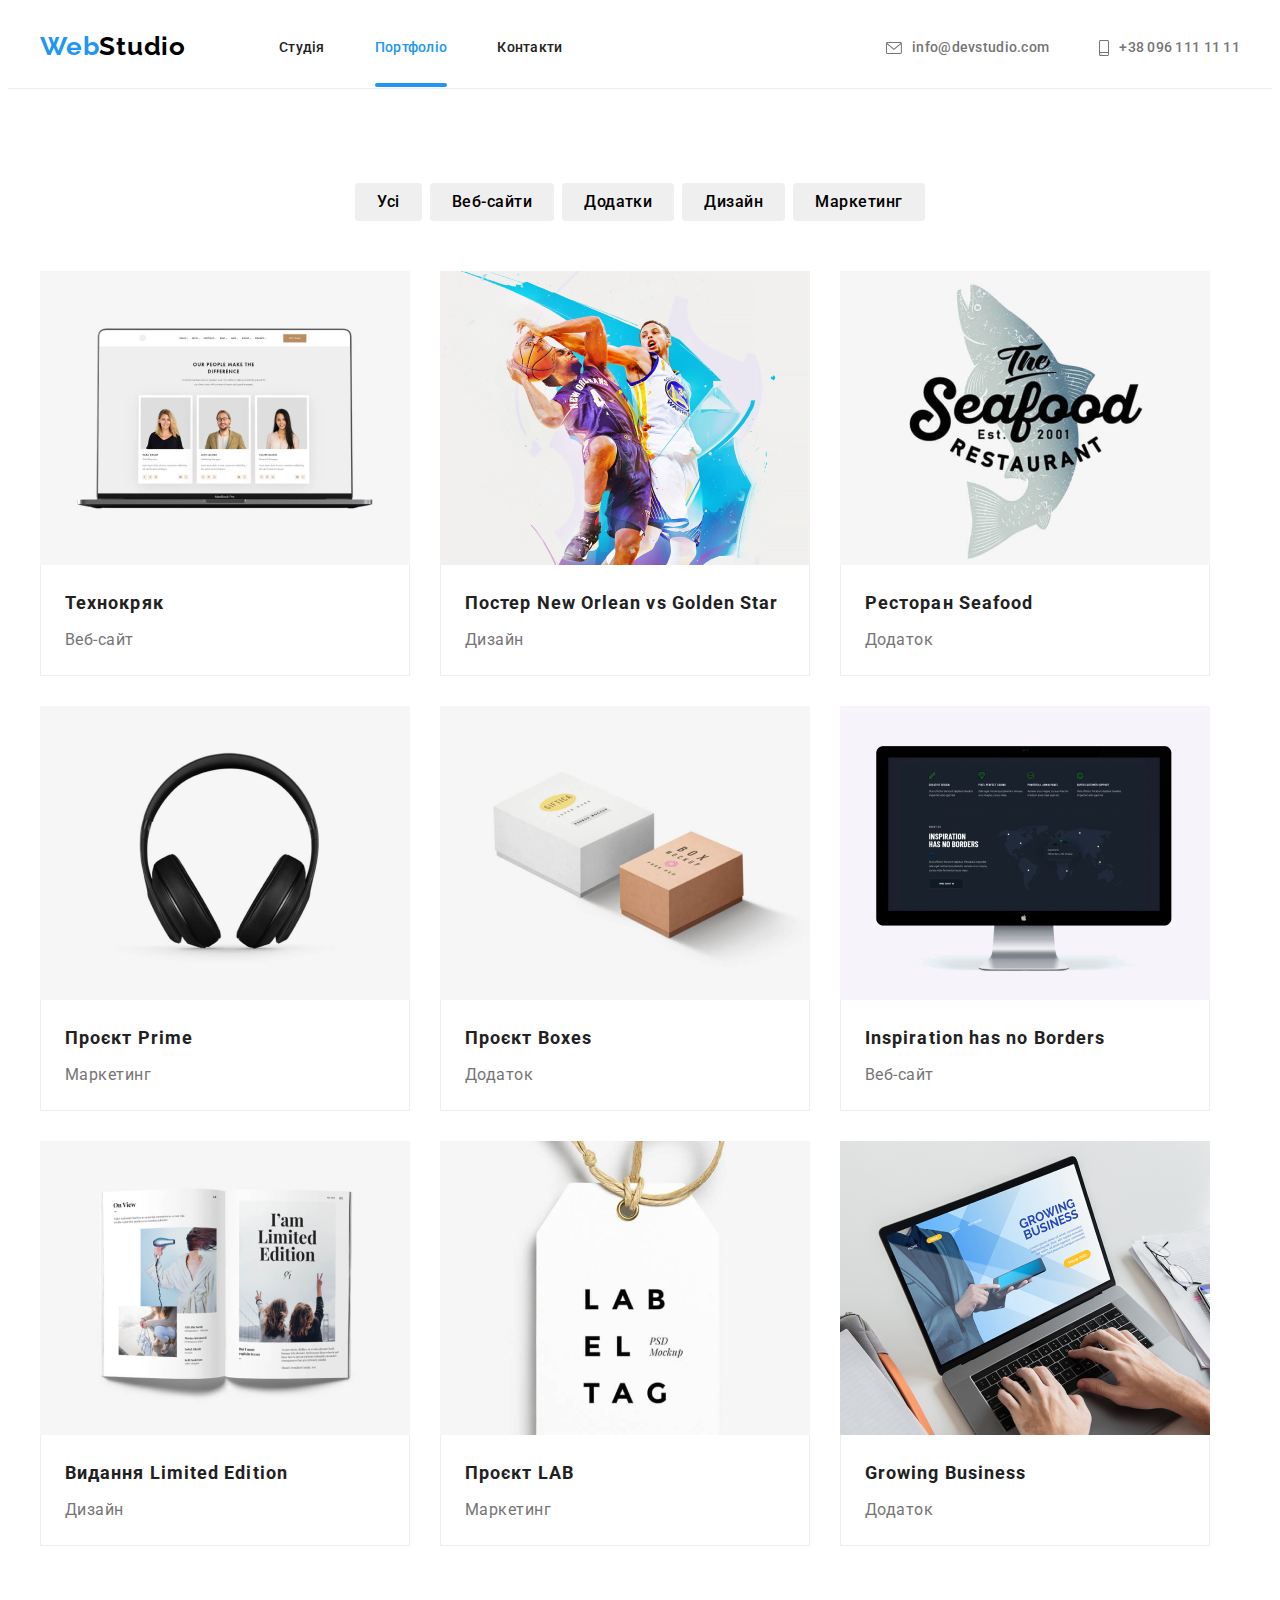
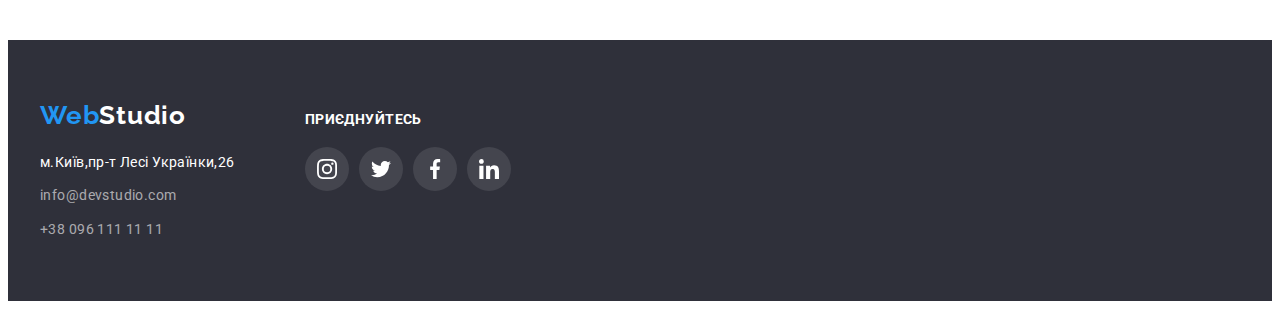
==== portfolio.html @ 7757a9f6 "add files hw-5" ====
<!DOCTYPE html>
<html lang="uk">
  <head>
    <meta charset="UTF-8" />
    <meta http-equiv="X-UA-Compatible" content="IE=edge" />
    <meta name="viewport" content="width=device-width, initial-scale=1.0" />
    <title>WebStudio</title>
    <link
      rel="stylesheet"
      href="https://cdnjs.cloudflare.com/ajax/libs/modern-normalize/1.1.0/modern-normalize.min.css"
      integrity="sha512-wpPYUAdjBVSE4KJnH1VR1HeZfpl1ub8YT/NKx4PuQ5NmX2tKuGu6U/JRp5y+Y8XG2tV+wKQpNHVUX03MfMFn9Q=="
      crossorigin="anonymous"
      referrerpolicy="no-referrer"
    />
    <link rel="stylesheet" href="./css/style.css" />
  </head>

  <!-- шапка -->
  <body>
    <header class="page-header">
      <div class="container navigation">
        <nav class="site-nav">
          <a class="logo link" href="./index.html"
            >Web<span class="logo-studio">Studio</span></a
          >
          <ul class="top-nav list">
            <li class="item nav-item">
              <a class="link nav-link" href="./index.html">Студія</a>
            </li>
            <li class="item nav-item">
              <a class="link nav-link current" href="./portfolio.html"
                >Портфоліо</a
              >
            </li>
            <li class="item nav-item">
              <a class="link nav-link" href="">Контакти</a>
            </li>
          </ul>
        </nav>
        <ul class="contact-nav list">
          <li class="item">
            <a class="link contact-link" href="mailto:info@devstudio.com">
              <svg class="contact-icon" width="16" height="12">
                <use href="./symbol-defs.svg#icon-iconmail"></use>
              </svg>
              info@devstudio.com</a
            >
          </li>
          <li class="item">
            <a class="link contact-link" href="tel:+380961111111">
              <svg class="contact-icon" width="10" height="16">
                <use href="./symbol-defs.svg#icon-icontel"></use>
              </svg>
              +38 096 111 11 11</a
            >
          </li>
        </ul>
      </div>
    </header>

    <!-- опис -->
    <main>
      <section class="inti section">
        <div class="container">
          <h1 class="visually-hidden">Навігація</h1>
          <ul class="list inti-list">
            <li class="inti-item">
              <button type="button" class="filter-btn">Усі</button>
            </li>
            <li class="inti-item">
              <button type="button" class="filter-btn">Веб-сайти</button>
            </li>
            <li class="inti-item">
              <button type="button" class="filter-btn">Додатки</button>
            </li>
            <li class="inti-item">
              <button type="button" class="filter-btn">Дизайн</button>
            </li>
            <li class="inti-item">
              <button type="button" class="filter-btn">Маркетинг</button>
            </li>
          </ul>

          <!-- фото і опис -->

          <ul class="list pic-list">
            <li class="project-item">
              <a href="" class="link">
                <div class="project-block">
                  <img
                    class="project-img"
                    src="./images/img-1.png"
                    alt="Технокряк"
                    width="370"
                    height="295"
                  />
                  <p class="overlay-text">
                    Ресурс пропонує комплексні пропозиції з різним рівнем
                    функціоналу та сервісів. Все це дозволить відвідувачу
                    отримати вичерпні відомості про компанію чи приватну особу.
                  </p>
                </div>
                <div class="pic-block">
                  <h2 class="filter-title">Технокряк</h2>
                  <p class="infa">Веб-сайт</p>
                </div>
              </a>
            </li>
            <li class="project-item">
              <a href="" class="link">
                <div class="project-block">
                  <img
                    class="project-img"
                    src="./images/img-2.png"
                    alt="Постер New Orlean vs Golden Star"
                    width="370"
                    height="295"
                  />
                  <p class="overlay-text">
                    Ресурс пропонує комплексні пропозиції з різним рівнем
                    функціоналу та сервісів. Все це дозволить відвідувачу
                    отримати вичерпні відомості про компанію чи приватну особу.
                  </p>
                </div>
                <div class="pic-block">
                  <h2 class="filter-title">Постер New Orlean vs Golden Star</h2>
                  <p class="infa">Дизайн</p>
                </div>
              </a>
            </li>
            <li class="project-item">
              <a href="" class="link">
                <div class="project-block">
                  <img
                    class="project-img"
                    src="./images/img-3.png"
                    alt="Ресторан Seafood"
                    width="370"
                    height="295"
                  />
                  <p class="overlay-text">
                    Ресурс пропонує комплексні пропозиції з різним рівнем
                    функціоналу та сервісів. Все це дозволить відвідувачу
                    отримати вичерпні відомості про компанію чи приватну особу.
                  </p>
                </div>
                <div class="pic-block">
                  <h2 class="filter-title">Ресторан Seafood</h2>
                  <p class="infa">Додаток</p>
                </div>
              </a>
            </li>
            <li class="project-item">
              <a href="" class="link">
                <div class="project-block">
                  <img
                    class="project-img"
                    src="./images/img-4.png"
                    alt="Проєкт Prime"
                    width="370"
                    height="295"
                  />
                  <p class="overlay-text">
                    Ресурс пропонує комплексні пропозиції з різним рівнем
                    функціоналу та сервісів. Все це дозволить відвідувачу
                    отримати вичерпні відомості про компанію чи приватну особу.
                  </p>
                </div>
                <div class="pic-block">
                  <h2 class="filter-title">Проєкт Prime</h2>
                  <p class="infa">Маркетинг</p>
                </div>
              </a>
            </li>
            <li class="project-item">
              <a href="" class="link">
                <div class="project-block">
                  <img
                    class="project-img"
                    src="./images/img-5.png"
                    alt="Проєкт Boxes"
                    width="370"
                    height="295"
                  />
                  <p class="overlay-text">
                    Ресурс пропонує комплексні пропозиції з різним рівнем
                    функціоналу та сервісів. Все це дозволить відвідувачу
                    отримати вичерпні відомості про компанію чи приватну особу.
                  </p>
                </div>
                <div class="pic-block">
                  <h2 class="filter-title">Проєкт Boxes</h2>
                  <p class="infa">Додаток</p>
                </div>
              </a>
            </li>
            <li class="project-item">
              <a href="" class="link">
                <div class="project-block">
                  <img
                    class="project-img"
                    src="./images/img-6.png"
                    alt="Inspiration has no Borders"
                    width="370"
                    height="295"
                  />
                  <p class="overlay-text">
                    Ресурс пропонує комплексні пропозиції з різним рівнем
                    функціоналу та сервісів. Все це дозволить відвідувачу
                    отримати вичерпні відомості про компанію чи приватну особу.
                  </p>
                </div>
                <div class="pic-block">
                  <h2 class="filter-title">Inspiration has no Borders</h2>
                  <p class="infa">Веб-сайт</p>
                </div>
              </a>
            </li>
            <li class="project-item">
              <a href="" class="link">
                <div class="project-block">
                  <img
                    class="project-img"
                    src="./images/img-7.png"
                    alt="Видання Limited Edition"
                    width="370"
                    height="295"
                  />
                  <p class="overlay-text">
                    Ресурс пропонує комплексні пропозиції з різним рівнем
                    функціоналу та сервісів. Все це дозволить відвідувачу
                    отримати вичерпні відомості про компанію чи приватну особу.
                  </p>
                </div>
                <div class="pic-block">
                  <h2 class="filter-title">Видання Limited Edition</h2>
                  <p class="infa">Дизайн</p>
                </div>
              </a>
            </li>
            <li class="project-item">
              <a href="" class="link">
                <div class="project-block">
                  <img
                    class="project-img"
                    src="./images/img-8.png"
                    alt="Проєкт LAB"
                    width="370"
                    height="295"
                  />
                  <p class="overlay-text">
                    Ресурс пропонує комплексні пропозиції з різним рівнем
                    функціоналу та сервісів. Все це дозволить відвідувачу
                    отримати вичерпні відомості про компанію чи приватну особу.
                  </p>
                </div>
                <div class="pic-block">
                  <h2 class="filter-title">Проєкт LAB</h2>
                  <p class="infa">Маркетинг</p>
                </div>
              </a>
            </li>
            <li class="project-item">
              <a href="" class="link">
                <div class="project-block">
                  <img
                    class="project-img"
                    src="./images/img-9.png"
                    alt="Growing Business"
                    width="370"
                    height="295"
                  />
                  <p class="overlay-text">
                    Ресурс пропонує комплексні пропозиції з різним рівнем
                    функціоналу та сервісів. Все це дозволить відвідувачу
                    отримати вичерпні відомості про компанію чи приватну особу.
                  </p>
                </div>
                <div class="pic-block">
                  <h2 class="filter-title">Growing Business</h2>
                  <p class="infa">Додаток</p>
                </div>
              </a>
            </li>
          </ul>
        </div>
      </section>
    </main>

    <!-- підвал -->
    <footer class="footer">
      <div class="container footer-box">
        <div class="adress-box">
          <a class="logo-end link" href="/index.html"
            >Web<span class="logo-footer">Studio</span></a
          >
          <address class="address">
            <ul class="list address-list">
              <li class="address-item">
                <a
                  class="link-end link"
                  href="https://goo.gl/maps/GBzVWni1co23eQqGA"
                  target="_blank"
                  rel="noopener noreferrer"
                  >м.Київ,пр-т Лесі Українки,26</a
                >
              </li>
              <li class="address-item">
                <a class="link-post link" href="mailto:info@devstudio.com"
                  >info@devstudio.com</a
                >
              </li>
              <li class="address-item">
                <a class="link-tel link" href="tel:+380961111111"
                  >+38 096 111 11 11</a
                >
              </li>
            </ul>
          </address>
        </div>
        <div class="social-box">
          <p class="social-text">приєднуйтесь</p>
          <ul class="social-list list">
            <li class="social-item">
              <a class="social-link" href="">
                <svg class="social-icon" width="20" height="20">
                  <use href="./symbol-defs.svg#icon-instagrambottom"></use>
                </svg>
              </a>
            </li>
            <li class="social-item">
              <a class="social-link" href="">
                <svg class="social-icon" width="20" height="20">
                  <use href="./symbol-defs.svg#icon-twitterbottom"></use>
                </svg>
              </a>
            </li>
            <li class="social-item">
              <a class="social-link" href="">
                <svg class="social-icon" width="20" height="20">
                  <use href="./symbol-defs.svg#icon-facebookbottom"></use>
                </svg>
              </a>
            </li>
            <li class="social-item">
              <a class="social-link" href="">
                <svg class="social-icon" width="20" height="20">
                  <use href="./symbol-defs.svg#icon-inbottom"></use>
                </svg>
              </a>
            </li>
          </ul>
        </div>
      </div>
    </footer>
  </body>
</html>
---- css/style.css ----
@import url("https://fonts.googleapis.com/css2?family=Raleway:wght@700&family=Roboto:wght@400;500;700;900&display=swap");

:root {
  --main-color: #212121;
  --primary-color: #757575;
  --secondary-color: #ffffff;
  --main-bgd-color: #ffffff;
  --accent-color: #2196f3;
  --footer-bgd-color: #2f303a;
  --main-font: Roboto, sans-serif;
  --accent-font: Raleway, sans-serif;
  --accent-color-2: #000000;
  --main-icon-color: #afb1b8;
  --icon-color: #ffffff;
  --animation-duration: 250ms;
  --animation-function: cubic-bezier(0.4, 0, 0.2, 1);
}

body {
  font-family: var(--main-font);
  font-size: 14px;
  letter-spacing: 0.03em;
  color: var(--main-color);
}

img {
  display: block;
  max-width: 100%;
  height: auto;
}

.container {
  width: 1200px;
  padding-right: 15px;
  padding-left: 15px;
  margin-right: auto;
  margin-left: auto;
}

.page-header {
  border-bottom: 1px solid #ececec;
}

.section {
  padding-top: 94px;
  padding-bottom: 94px;
}

.visually-hidden {
  position: absolute;
  width: 1px;
  height: 1px;
  margin: -1px;
  border: 0;
  padding: 0;

  white-space: nowrap;
  clip-path: inset(100%);
  clip: rect(0 0 0 0);
  overflow: hidden;
}

.navigation {
  display: flex;
  border-bottom: auto;
}

.site-nav {
  display: flex;
}

.link {
  text-decoration: none;
}

.list {
  list-style: none;
  margin: 0;
}

.logo {
  padding-top: 24px;
  padding-bottom: 25px;
  font-family: var(--accent-font);
  font-style: normal;
  font-weight: 700;
  font-size: 26px;
  line-height: 1.1;
  /* identical to box height */

  letter-spacing: 0.03em;

  color: var(--accent-color);
}

.logo-studio {
  color: var(--accent-color-2);
}

.top-nav,
.contact-nav {
  display: flex;
  align-items: center;
  font-weight: 500;

  line-height: 1.14;
  letter-spacing: 0.02em;
}

.nav-item + .nav-item {
  margin-left: 50px;
}

.top-nav {
  margin-left: 93px;
  font-weight: 500;
  padding-left: 0;
}

.contact-nav {
  margin-left: auto;
  display: flex;

  gap: 50px;
}

.contact-nav:not(:last-child) {
  margin-right: 50px;
}

.contact-nav-list .item + .item {
  margin-left: 12px;
}

.contact-nav {
  font-style: normal;
  font-weight: 500;
  font-size: 14px;
  line-height: 1.1;
  letter-spacing: 0.02em;
  padding-left: 0;

  color: #757575;
}

.nav-link {
  position: relative;
  padding-top: 32px;
  padding-bottom: 32px;
  color: var(--main-color);

  transition: color var(--animation-duration) var(--animation-function);
}

.contact-link {
  position: relative;
  color: var(--main-color);
  transition: color var(--animation-duration) var(--animation-function);
}

.nav-link:hover,
.nav-link:focus,
.contact-link:hover,
.contact-link:focus,
.top-nav .nav-link.current {
  color: var(--accent-color);
  fill: var(--accent-color);
}

.current::after {
  position: absolute;
  content: "";
  left: 0;
  bottom: 0;

  width: 100%;
  height: 4px;
  border-radius: 2px;

  background-color: var(--accent-color);
}

.contact-link:hover .contact-icon,
.contact-link:focus .contact-icon {
  color: #2196f3;
  fill: #2196f3;
}

.contact-link {
  padding-top: 32px;
  padding-bottom: 32px;
  display: flex;
  align-items: center;
  color: var(--primary-color);
}

.contact-icon {
  display: inline-flex;
  padding: 0;
  border: none;
  fill: #757575;
  margin-right: 10px;
}

.contact-icon:hover {
  fill: #188ce8;
}

.info-dv {
  display: flex;
  justify-content: center;
  align-items: center;
  width: 270px;
  height: 120px;
  margin-bottom: 30px;

  border-radius: 4px;
  background-color: #f5f4fa;
}

.symbol-icon {
  width: 20px;
  height: 20px;
}

/* .symbol-dv {
  display: flex;
  justify-content: center;
  align-items: center;
  width: 205px;
  height: 45px;
  gap: 10px;
  padding-left: 32px;
  padding-right: 32px;
  padding-bottom: 30px;
  margin-left: 32px;
} */

.people-list {
  display: flex;
  padding-left: 32px;
  padding-right: 32px;
  list-style: none;
  padding-top: 0;
}

.people-item + .people-item {
  margin-left: 10px;
}

.people-link:hover,
.people-link:focus {
  background-color: var(--accent-color);
  fill: var(--icon-color);
}

.people-link {
  display: flex;
  justify-content: center;
  align-items: center;
  width: 44px;
  height: 44px;
  border-radius: 50%;

  fill: var(--main-icon-color);

  transition: fill var(--animation-duration) var(--animation-function),
    background-color var(--animation-duration) var(--animation-function);
}

/* постійні клієнти */

.title {
  margin-top: 0;
  margin-bottom: 50px;

  font-size: 36px;
  line-height: 1.17;
  text-align: center;
}

.staff-list {
  display: flex;
  padding: 0;
}

.staff-link {
  display: flex;
  justify-content: center;
  align-items: center;
  width: 170px;
  height: 92px;

  border-radius: 4px;
  border: 1px solid var(--main-icon-color);
  fill: var(--main-icon-color);

  transition: fill var(--animation-duration) var(--animation-function),
    border-color var(--animation-duration) var(--animation-function);
}

.staff-item + .staff-item {
  margin-left: 30px;
}

.staff-link:hover,
.staff-link:focus {
  border-color: var(--accent-color);
  fill: var(--accent-color);
}

.social-text {
  margin-top: 0;
  margin-bottom: 20px;

  font-weight: 700;
  font-size: 14px;
  line-height: 16px;
  text-transform: uppercase;

  color: var(--secondary-color);
}

.social-box .social-list {
  padding: 0;
}

.footer-box {
  display: flex;
  align-items: baseline;
}

.social-box {
  display: block;
  margin-left: 70px;
}

.social-box .social-item {
  border-radius: 50%;
  background-color: rgba(255, 255, 255, 0.1);
}

.social-box .social-link {
  fill: var(--secondary-color);
}

.social-list {
  display: flex;
  /* padding-left: 32px;
  padding-right: 32px; */
}

.social-link {
  display: flex;
  justify-content: center;
  align-items: center;
  width: 44px;
  height: 44px;
  border-radius: 50%;

  fill: var(--main-icon-color);

  transition: fill var(--animation-duration) var(--animation-function),
    background-color var(--animation-duration) var(--animation-function);
}

.social-item + .social-item {
  margin-left: 10px;
}

.social-link:hover,
.social-link:focus {
  background-color: var(--accent-color);
  fill: var(--secondary-color);
}
.social-text {
  margin-top: 0;
  margin-bottom: 20px;

  font-weight: 700;
  font-size: 14px;
  line-height: 16px;
  text-transform: uppercase;

  color: var(--secondary-color);
}

.hero {
  max-width: 1600px;
  padding-top: 200px;
  padding-bottom: 200px;
  margin: 0;
  text-align: center;

  background-color: rgba(47, 48, 58, 0.4);

  background-image: linear-gradient(
      rgba(47, 48, 58, 0.4),
      rgba(47, 48, 58, 0.4)
    ),
    url(../images/Imgteam.jpg);
}

.hero-title {
  max-width: 696px;
  margin: 0 auto 30px;

  font-weight: 900;
  font-size: 44px;
  line-height: 1.36;
  letter-spacing: 0.06em;
  text-transform: uppercase;

  color: var(--secondary-color);
}

.heroy-btn {
  border: 0;
  border-radius: 4px;
  padding: 10px 32px;

  font-family: inherit;
  font-weight: 700;
  font-size: 16px;
  line-height: 1.88;
  letter-spacing: 0.06em;

  border: 0;
  border-radius: 4px;
  background-color: #2196f3;
  color: var(--main-bgd-color);
  box-shadow: 0px 4px 4px rgba(0, 0, 0, 0.15);

  cursor: pointer;

  transition: background-color var(--animation-duration)
    var(--animation-function);
}

.heroy-btn:hover,
.heroy-btn:focus {
  background-color: #188ce8;
}

.infotitle {
  padding-bottom: 0;
}

.infotitle-list {
  display: flex;
  gap: 30px;
  padding-left: 0;
}

.infotitle-item {
  width: calc(100% / 4);
}

.infotitle-title {
  font-size: 14px;
  line-height: 16px;
  letter-spacing: 0.03em;
  margin-top: 0;
  margin-bottom: 10px;
}

.infotitle-text {
  font-weight: 400;
  font-size: 14px;
  line-height: 24px;
  /* or 171% */

  letter-spacing: 0.03em;
  margin: 0;
}

.img-title {
  font-weight: 700;
  font-size: 36px;
  line-height: 42px;
  text-align: center;
  letter-spacing: 0.03em;
  margin-bottom: 50px;
  margin-top: 0;
  margin-bottom: 50px;
}

.img-list {
  position: relative;
  display: flex;
  gap: 30px;

  padding-left: 0;
}

.work-text {
  position: absolute;
  bottom: 0;
  display: flex;
  justify-content: center;
  align-items: center;
  width: 370px;
  height: 70px;

  font-weight: 700;
  font-size: 14px;
  line-height: 1.14;
  text-align: center;
  text-transform: uppercase;

  color: var(--secondary-color);
  background-color: rgba(47, 48, 58, 0.8);
}

.text {
  margin: 0;
}

.work-img {
  display: block;
}

.team-section {
  background-color: #f5f4fa;
}

.team-title {
  font-size: 36px;
  text-align: center;
  letter-spacing: 0.03em;
  margin-top: 0;
  margin-bottom: 50px;

  line-height: 1.1;

  color: var(--main-color);
}

.team-list {
  border-radius: 0px 0px 4px 4px;

  display: flex;
  gap: 30px;
  padding-left: 0;
}

.team-inf {
  font-style: normal;
  font-weight: 500;
  font-size: 16px;
  line-height: 1.1;
  /* identical to box height */

  text-align: left;
  letter-spacing: 0.03em;

  color: var(--main-color);
  background: #ffffff;
  /* material shadow v1 */

  box-shadow: 0px 1px 3px rgba(0, 0, 0, 0.12), 0px 1px 1px rgba(0, 0, 0, 0.14),
    0px 2px 1px rgba(0, 0, 0, 0.2);
  border-radius: 0px 0px 4px 4px;
}

.team-box {
  padding-top: 30px;
  padding-bottom: 30px;

  text-align: center;
}

.team-name {
  margin-top: 0;
  margin-bottom: 10px;
  font-weight: 500;
  font-size: 16px;
  line-height: 19px;
  /* identical to box height */

  text-align: center;
  letter-spacing: 0.03em;

  color: #212121;
}
.person {
  font-size: 16px;
  line-height: 1.1;
  /* identical to box height */

  letter-spacing: 0.03em;

  color: var(--primary-color);
  margin: 0;
  font-style: normal;
  font-weight: 400;

  line-height: 19px;
  /* identical to box height */

  text-align: center;

  color: #757575;
  margin-bottom: 16px;
}

.footer {
  padding-top: 60px;
  padding-bottom: 60px;
}

.address-list {
  padding-left: 0;
}

.address-item:not(:last-child) {
  margin-bottom: 9px;
}

.b-color:hover,
.b-color:focus {
  background: #188ce8;
  box-shadow: 0px 4px 4px rgba(0, 0, 0, 0.15);
  border-radius: 4px;
}

.inti-list {
  display: flex;
  gap: 8px;
  justify-content: center;
  padding-left: 0;

  margin-bottom: 50px;
}

.inti-item {
  font-weight: 500;
  font-size: 16px;
  line-height: 26px;

  letter-spacing: 0.03em;

  color: #212121;
}

.pic-list {
  padding-left: 0;
  display: flex;
  flex-wrap: wrap;
  gap: 30px;
}

.pic-block {
  border-left: 1px solid #eeeeee;
  border-right: 1px solid #eeeeee;
  border-bottom: 1px solid #eeeeee;
  padding-left: 24px;
  padding-right: 24px;
  padding-bottom: 20px;
  padding-top: 20px;
}

.project-item {
  transition: box-shadow var(--animation-duration) var(--animation-function);
}

.project-item:hover {
  box-shadow: 0px 1px 1px rgba(0, 0, 0, 0.12), 0px 4px 4px rgba(0, 0, 0, 0.06),
    1px 4px 6px rgba(0, 0, 0, 0.16);
}

.project-item:hover .overlay-text,
.project-item:focus .overlay-text {
  transform: translateY(-100%);
}
.project-block {
  position: relative;
  overflow: hidden;
}

.project-img {
  display: block;
}

.overlay-text {
  position: absolute;
  transform: translateY(0%);
  width: 100%;
  height: 100%;
  margin: 0;
  padding: 63px 24px;
  font-size: 18px;
  line-height: 1.56;

  color: var(--secondary-color);
  background-color: rgba(33, 150, 243, 0.9);

  transition: transform var(--animation-duration) var(--animation-function);
}

.nav-button {
  font-style: normal;
  font-weight: 900;
  font-size: 44px;
  line-height: 1.3;
  /* or 136% */

  text-align: center;
  letter-spacing: 0.06em;
  text-transform: uppercase;

  color: var(--main-bgd-color);
}

.infotitle-text {
  font-style: normal;
  font-weight: 400;
  font-size: 14px;
  line-height: 1.7;
  /* or 171% */

  letter-spacing: 0.03em;

  color: var(--primary-color);
}

.logo-end {
  font-family: "Raleway";
  font-style: normal;
  font-weight: 700;
  font-size: 26px;
  line-height: 1.2;
  /* identical to box height */

  letter-spacing: 0.03em;

  color: var(--accent-color);
  margin-bottom: 20px;
  display: block;
}

.logo-end-studio {
  color: var(--accent-color-2);
}

.link-end {
  font-style: normal;
  font-weight: 400;
  font-size: 14px;
  line-height: 1.7;
  /* or 171% */

  letter-spacing: 0.03em;

  color: var(--secondary-color);
}

.link-post {
  font-style: normal;
  font-weight: 400;
  font-size: 14px;
  line-height: 1.7;
  /* or 171% */

  letter-spacing: 0.03em;

  color: rgba(255, 255, 255, 0.6);
}

.link-tel {
  font-style: normal;
  line-height: 24px;
  /* or 171% */

  letter-spacing: 0.03em;

  color: rgba(255, 255, 255, 0.6);
}

.hero {
  background-color: var(--footer-bgd-color);
  margin-left: auto;
  margin-right: auto;
}

.hero-title {
  margin-top: 0;
}

.b-color {
  font-style: normal;
  font-weight: 700;
  font-size: 16px;
  line-height: 1.8;
  text-align: center;
  letter-spacing: 0.06em;

  color: var(--secondary-color);
  background-color: var(--accent-color);
}

.hero-title {
  font-style: normal;
  font-weight: 900;
  font-size: 44px;
  line-height: 1.3;
  /* or 136% */

  text-align: center;
  letter-spacing: 0.06em;
  text-transform: uppercase;

  color: var(--secondary-color);
}

.footer {
  background-color: var(--footer-bgd-color);
}

.logo-footer {
  color: var(--secondary-color);
}

.link-end:hover,
.link-end:focus,
.link-post:hover,
.link-post:focus,
.link-tel:hover,
.link-tel:focus {
  color: var(--accent-color);
}

/* PORTFOLIO */
.filter-btn {
  padding: 6px 22px;
  border-radius: 4px;
  border: none;

  font-family: inherit;
  font-weight: 500;
  font-size: 16px;
  line-height: 1.62;
  text-align: center;
  letter-spacing: 0.03em;

  transition: fill var(--animation-duration) var(--animation-function),
    background-color var(--animation-duration) var(--animation-function);
}

.filter-btn:hover,
.filter-btn:focus,
.filter-btn:active {
  background-color: #2293f0;
  /* shadow-middle */
  color: var(--secondary-color);
  border: none;

  box-shadow: 0px 3px 1px rgba(0, 0, 0, 0.1), 0px 1px 2px rgba(0, 0, 0, 0.08),
    0px 2px 2px rgba(0, 0, 0, 0.12);
  border-radius: 4px;
}

.infa {
  font-style: normal;
  font-weight: 400;
  font-size: 16px;
  line-height: 2;
  /* identical to box height, or 188% */

  letter-spacing: 0.03em;

  color: var(--primary-color);
  margin-top: 0;
  margin-bottom: 0;

  line-height: 30px;

  letter-spacing: 0.03em;

  color: #757575;
}

.filter-title {
  font-weight: 700;
  font-size: 18px;
  line-height: 2;
  /* identical to box height, or 200% */

  letter-spacing: 0.06em;

  color: var(--main-color);
  margin-top: 0;
  margin-bottom: 4px;

  line-height: 36px;

  letter-spacing: 0.06em;

  color: #212121;
}

.top-nav .nav-link.current {
  color: var(--accent-color);
}

.infotitle-title {
  font-style: normal;
  font-weight: 700;
  font-size: 14px;
  line-height: 1.1;
  letter-spacing: 0.03em;
  text-transform: uppercase;

  color: var(--main-color);
}

.about {
  font-style: normal;
  font-weight: 700;
  font-size: 36px;
  line-height: 1.1;
  text-align: center;
  letter-spacing: 0.03em;

  color: var(--main-color);
}
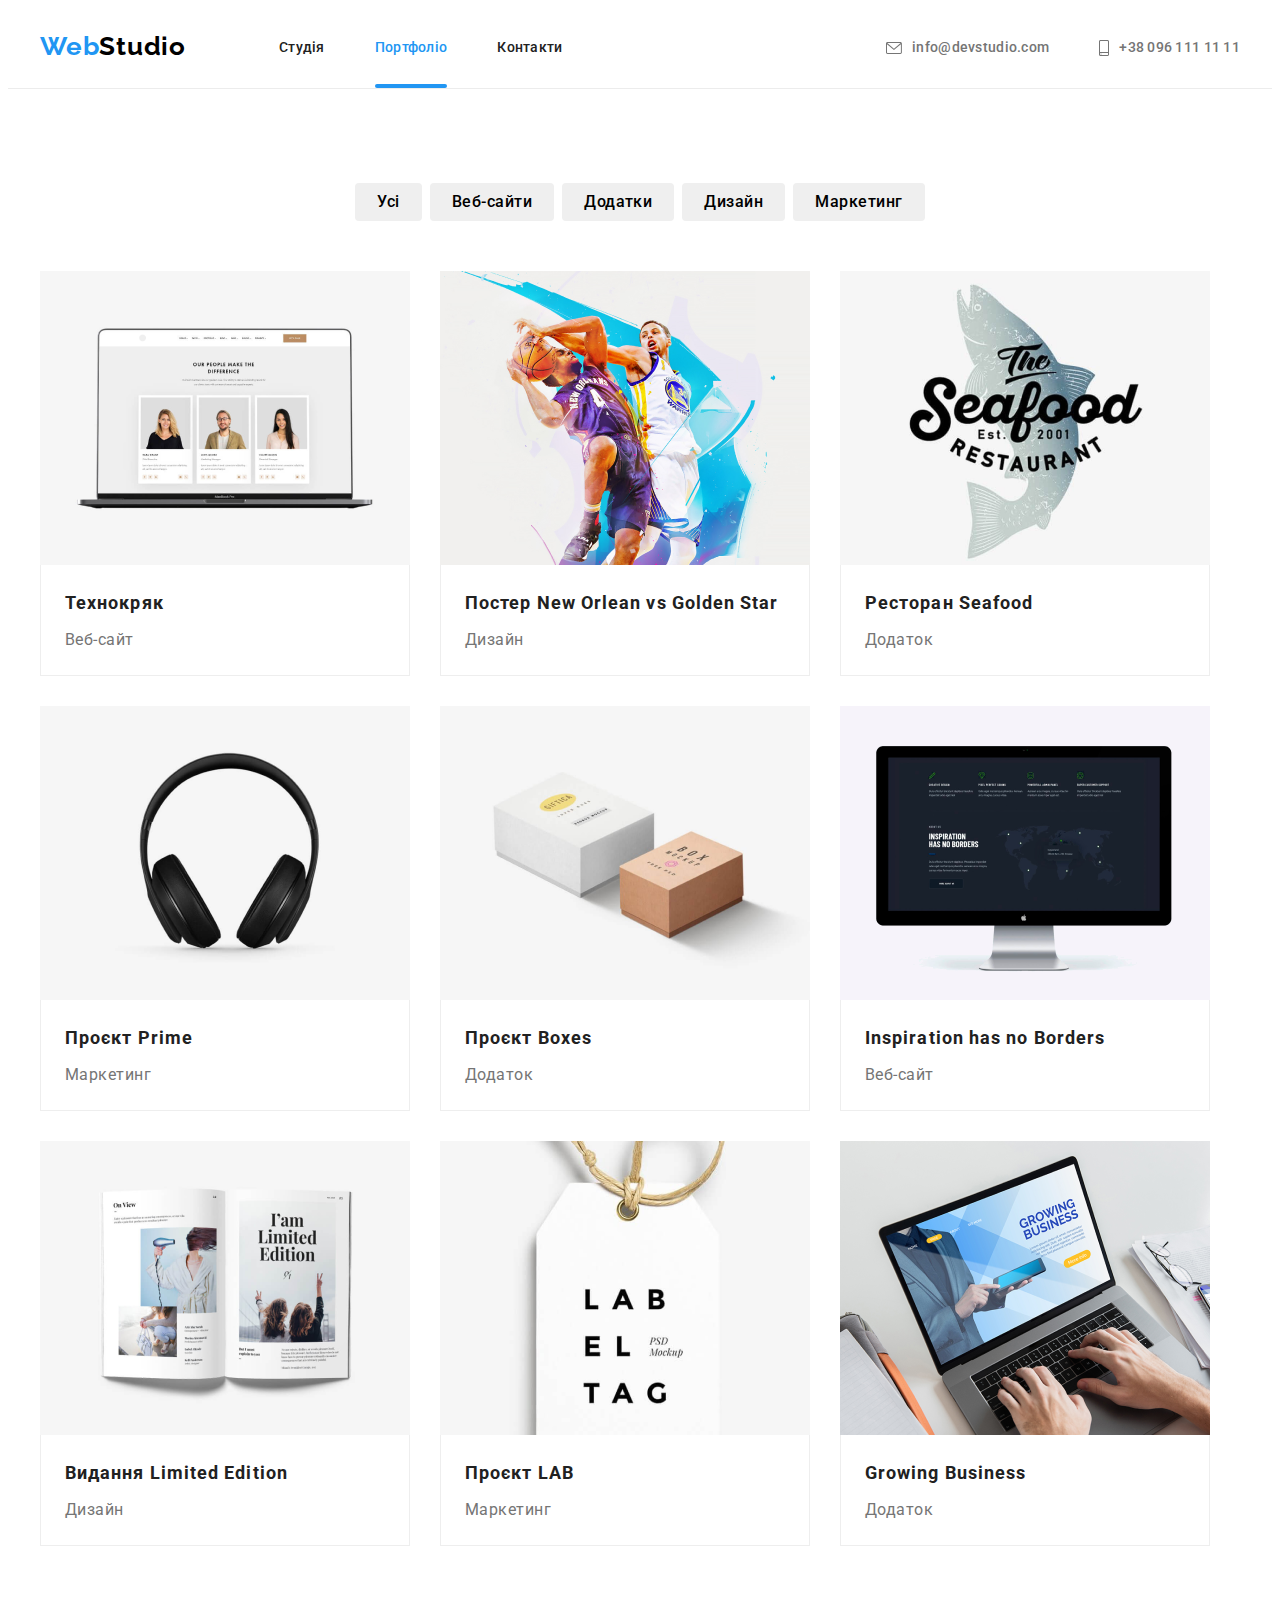
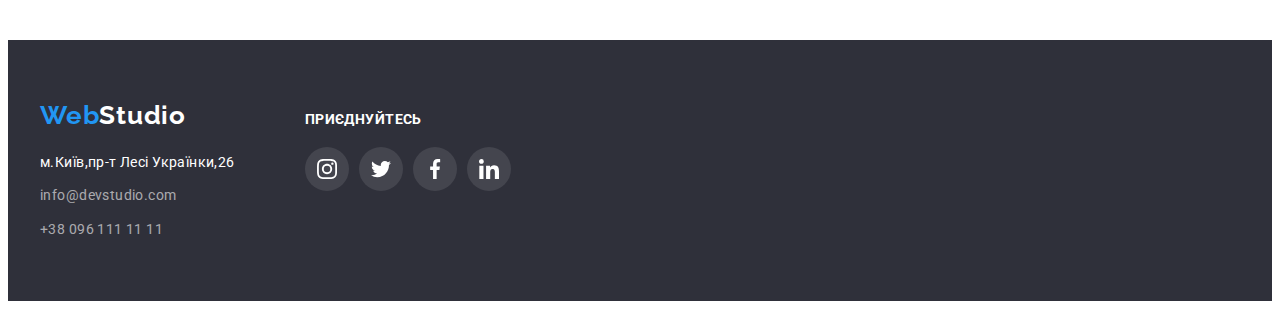
==== commit aa573a57: "hm5" ====
--- a/portfolio.html
+++ b/portfolio.html
@@ -85,7 +85,7 @@
 
           <ul class="list pic-list">
             <li class="project-item">
-              <a href="" class="link">
+              <a href="" class="link project-link">
                 <div class="project-block">
                   <img
                     class="project-img"
--- a/css/style.css
+++ b/css/style.css
@@ -155,6 +155,8 @@
 .contact-link {
   position: relative;
   color: var(--main-color);
+  fill: var(--accent-color);
+
   transition: color var(--animation-duration) var(--animation-function);
 }
 
@@ -164,26 +166,20 @@
 .contact-link:focus,
 .top-nav .nav-link.current {
   color: var(--accent-color);
-  fill: var(--accent-color);
+  fill: currentColor;
 }
 
 .current::after {
   position: absolute;
   content: "";
   left: 0;
-  bottom: 0;
+  bottom: -1px;
 
   width: 100%;
   height: 4px;
   border-radius: 2px;
 
   background-color: var(--accent-color);
-}
-
-.contact-link:hover .contact-icon,
-.contact-link:focus .contact-icon {
-  color: #2196f3;
-  fill: #2196f3;
 }
 
 .contact-link {
@@ -200,11 +196,19 @@
   border: none;
   fill: #757575;
   margin-right: 10px;
-}
-
-.contact-icon:hover {
+
+  transition: fill var(--animation-duration) var(--animation-function);
+}
+
+.contact-link:hover .contact-icon,
+.contact-link:focus .contact-icon {
+  /* color: #2196f3; */
+  fill: #2196f3;
+}
+
+/* .contact-icon:hover {
   fill: #188ce8;
-}
+} */
 
 .info-dv {
   display: flex;
@@ -218,30 +222,21 @@
   background-color: #f5f4fa;
 }
 
+/* .info-icon {
+  color: #2196f3;
+} */
+
 .symbol-icon {
   width: 20px;
   height: 20px;
 }
 
-/* .symbol-dv {
+.people-list {
   display: flex;
   justify-content: center;
-  align-items: center;
-  width: 205px;
-  height: 45px;
-  gap: 10px;
-  padding-left: 32px;
-  padding-right: 32px;
-  padding-bottom: 30px;
-  margin-left: 32px;
-} */
-
-.people-list {
-  display: flex;
-  padding-left: 32px;
-  padding-right: 32px;
+
   list-style: none;
-  padding-top: 0;
+  padding: 0px;
 }
 
 .people-item + .people-item {
@@ -360,7 +355,7 @@
 
   fill: var(--main-icon-color);
 
-  transition: fill var(--animation-duration) var(--animation-function),
+  transition: var(--animation-duration) var(--animation-function),
     background-color var(--animation-duration) var(--animation-function);
 }
 
@@ -442,9 +437,10 @@
   background-color: #188ce8;
 }
 
-.infotitle {
-  padding-bottom: 0;
-}
+/* .infotitle {
+  padding-bottom: 94px;
+  padding-top: 94px;
+} */
 
 .infotitle-list {
   display: flex;
@@ -472,6 +468,10 @@
 
   letter-spacing: 0.03em;
   margin: 0;
+}
+
+.sec-do {
+  padding-top: 0px;
 }
 
 .img-title {
@@ -662,6 +662,11 @@
 
 .project-item {
   transition: box-shadow var(--animation-duration) var(--animation-function);
+}
+
+.project-link:hover .project-link:focus {
+  box-shadow: 0px 1px 1px rgba(0, 0, 0, 0.12), 0px 4px 4px rgba(0, 0, 0, 0.06),
+    1px 4px 6px rgba(0, 0, 0, 0.16);
 }
 
 .project-item:hover {
@@ -843,7 +848,7 @@
   text-align: center;
   letter-spacing: 0.03em;
 
-  transition: fill var(--animation-duration) var(--animation-function),
+  transition: color var(--animation-duration) var(--animation-function),
     background-color var(--animation-duration) var(--animation-function);
 }
 
@@ -924,3 +929,64 @@
 
   color: var(--main-color);
 }
+
+/* модальне вікно */
+
+.backdrop {
+  position: fixed;
+  top: 0;
+  left: 0;
+  width: 100%;
+  height: 100%;
+
+  background-color: rgba(0, 0, 0, 0.2);
+
+  opacity: 1;
+
+  transition: opacity var(--animation-duration) var(--animation-function);
+}
+
+.backdrop.is-hidden {
+  opacity: 0;
+  pointer-events: none;
+}
+
+.backdrop.is-hidden .modal {
+  transform: translate(-50%, -50%) scale(1.2);
+}
+
+.modal {
+  position: absolute;
+  top: 50%;
+  left: 50%;
+  transform: translate(-50%, -50%) scale(1);
+
+  width: 528px;
+  height: 581px;
+
+  border-radius: 4px;
+  box-shadow: 0px 1px 3px rgba(0, 0, 0, 0.12), 0px 1px 1px rgba(0, 0, 0, 0.14),
+    0px 2px 1px rgba(0, 0, 0, 0.2);
+  background-color: var(--main-bgd-color);
+
+  transition: var(--animation-duration) var(--animation-function);
+}
+
+.btn-close {
+  position: absolute;
+  top: 8px;
+  right: 8px;
+
+  display: flex;
+  justify-content: center;
+  align-items: center;
+  width: 30px;
+  height: 30px;
+  padding: 0;
+
+  border-radius: 50%;
+  border: 1px solid rgba(0, 0, 0, 0.1);
+  background-color: var(--main-bgd-color);
+
+  cursor: pointer;
+}
